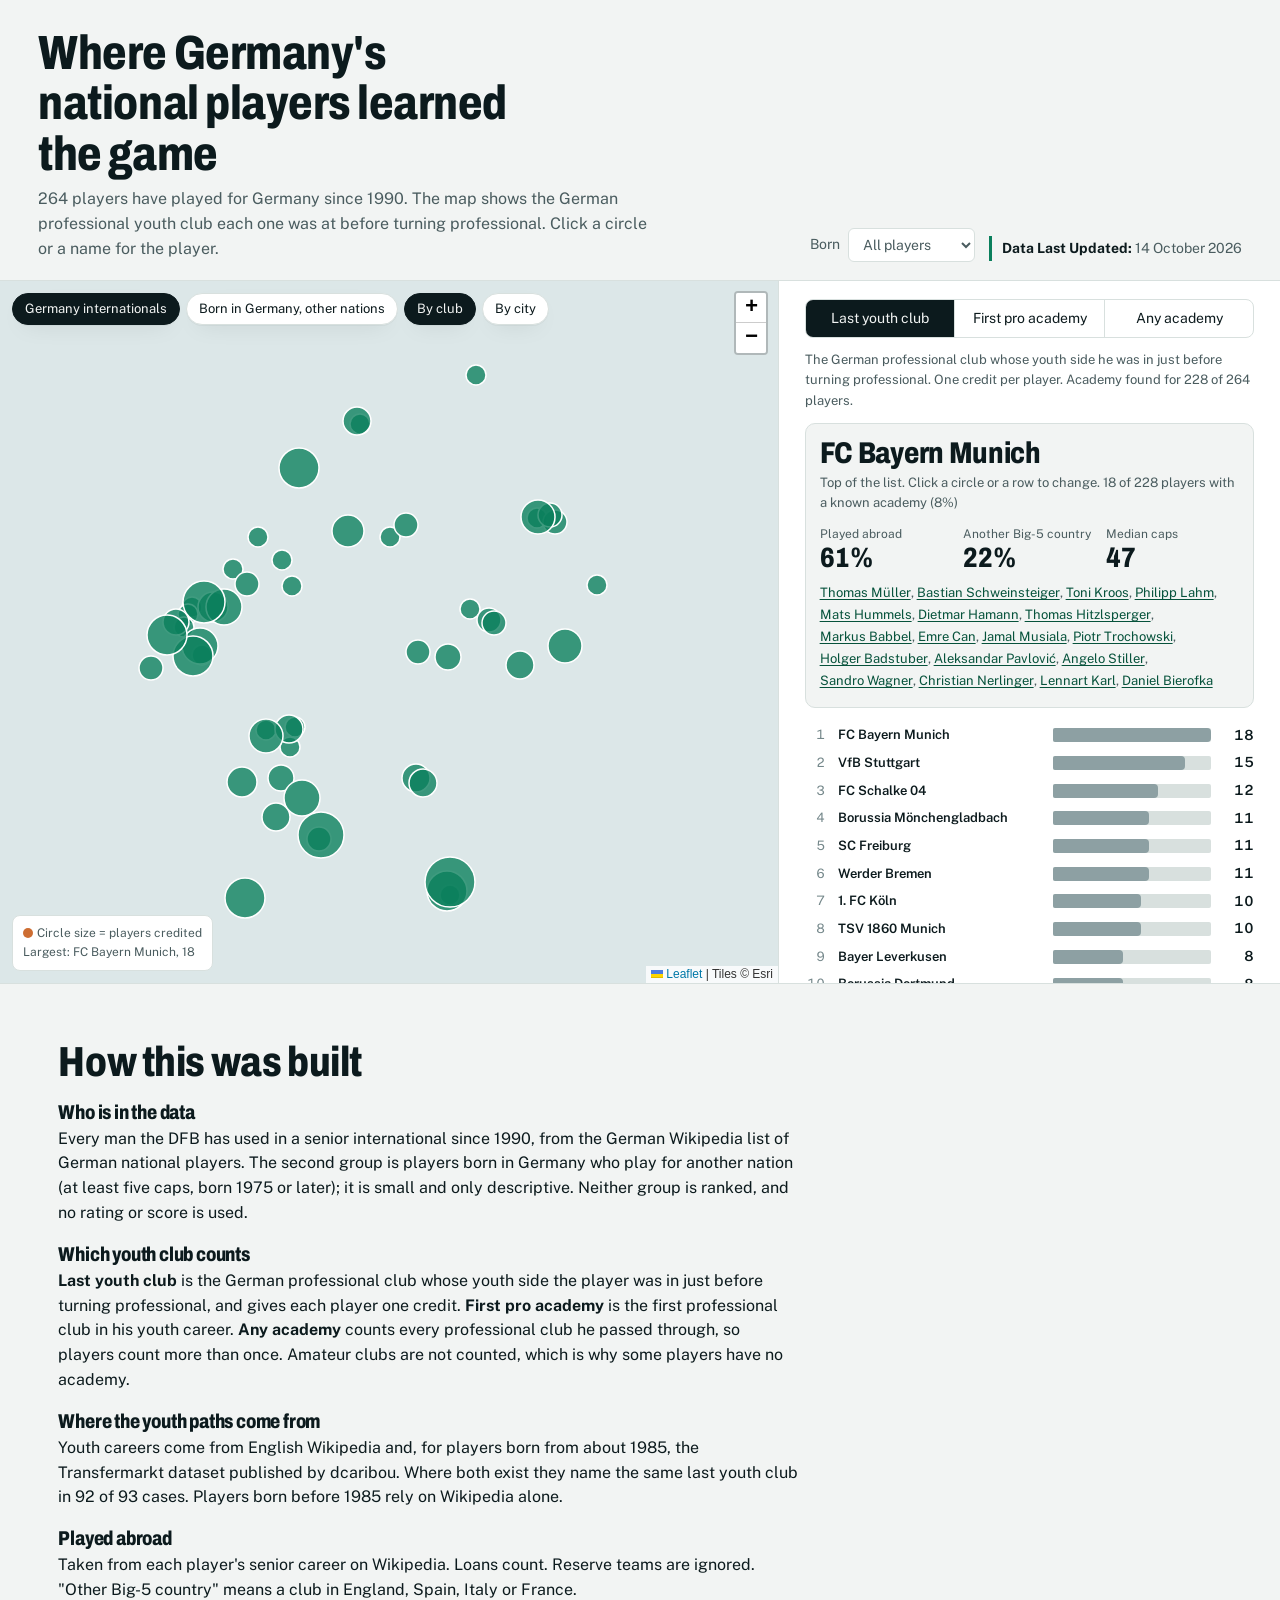
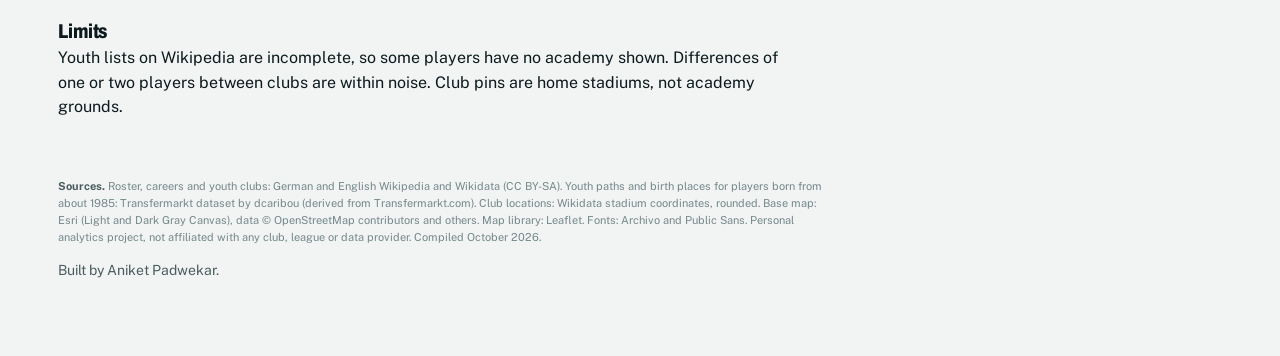
==== index.html @ 065bfaed "Add files via upload" ====
<!doctype html>
<html lang="en"><head><meta charset="utf-8"><meta name="viewport" content="width=device-width,initial-scale=1">
<title>Where Germany's national players learned the game</title>
<meta name="description" content="Which German youth academies and cities produced the national team since 1990? Every club, every player, on one map.">
<link rel="preconnect" href="https://fonts.googleapis.com"><link rel="preconnect" href="https://fonts.gstatic.com" crossorigin>
<link rel="stylesheet" href="https://fonts.googleapis.com/css2?family=Archivo:wdth,wght@62..125,700..900&family=Public+Sans:wght@400;600;700&display=swap">
<link rel="stylesheet" href="vendor/leaflet.css">
<link rel="stylesheet" href="assets/style.css?v=1"></head>
<body>
<header class="top">
 <div><h1>Where Germany's national players learned the game</h1>
 <p id="lede"></p></div>
 <div class="tools">
  <label>Born <select id="era" aria-label="Birth years"><option value="all">All players</option><option value="pre80">Before 1980</option><option value="80s">1980 to 1989</option><option value="90">1990 or later</option></select></label>
  <p class="stamp"><b>Data Last Updated:</b> <span id="updated"></span></p>
 </div>
</header>

<section class="stage" aria-label="Map and academy ranking">
 <div class="mapwrap">
  <div class="mapbar" role="group" aria-label="Map options">
   <button class="chip" data-grp="de" aria-pressed="true" type="button">Germany internationals</button>
   <button class="chip" data-grp="oth" aria-pressed="false" type="button">Born in Germany, other nations</button>
   <button class="chip" data-view="club" aria-pressed="true" type="button">By club</button>
   <button class="chip" data-view="city" aria-pressed="false" type="button">By city</button>
  </div>
  <div id="map" role="application" aria-label="Interactive map of German youth academies"></div>
  <div class="maplegend" id="legend"></div>
 </div>
 <aside class="side">
  <div class="seg" id="measure" role="group" aria-label="Which youth club counts">
   <button data-m="last" aria-pressed="true" type="button">Last youth club</button>
   <button data-m="first" aria-pressed="false" type="button">First pro academy</button>
   <button data-m="any" aria-pressed="false" type="button">Any academy</button>
  </div>
  <p class="hint" id="mhint"></p>
  <div id="dossier"></div>
  <ol class="rank" id="rank"></ol>
  <button class="more" id="moreBtn" type="button" hidden>Show all</button>
 </aside>
</section>

<main>
 <section class="ch" id="method"><h2>How this was built</h2>
  <div class="method">
  <h3>Who is in the data</h3><p>Every man the DFB has used in a senior international since 1990, from the German Wikipedia list of German national players. The second group is players born in Germany who play for another nation (at least five caps, born 1975 or later); it is small and only descriptive. Neither group is ranked, and no rating or score is used.</p>
  <h3>Which youth club counts</h3><p><b>Last youth club</b> is the German professional club whose youth side the player was in just before turning professional, and gives each player one credit. <b>First pro academy</b> is the first professional club in his youth career. <b>Any academy</b> counts every professional club he passed through, so players count more than once. Amateur clubs are not counted, which is why some players have no academy.</p>
  <h3>Where the youth paths come from</h3><p>Youth careers come from English Wikipedia and, for players born from about 1985, the Transfermarkt dataset published by dcaribou. Where both exist they name the same last youth club in 92 of 93 cases. Players born before 1985 rely on Wikipedia alone.</p>
  <h3>Played abroad</h3><p>Taken from each player's senior career on Wikipedia. Loans count. Reserve teams are ignored. "Other Big-5 country" means a club in England, Spain, Italy or France.</p>
  <h3>Limits</h3><p>Youth lists on Wikipedia are incomplete, so some players have no academy shown. Differences of one or two players between clubs are within noise. Club pins are home stadiums, not academy grounds.</p></div></section>
</main>
<dialog id="card" aria-label="Player card"><button class="dx" id="cclose" type="button" aria-label="Close">&times;</button><div id="cardbody"></div></dialog>
<footer><p class="sources"><b>Sources.</b> Roster, careers and youth clubs: German and English Wikipedia and Wikidata (CC BY-SA). Youth paths and birth places for players born from about 1985: Transfermarkt dataset by dcaribou (derived from Transfermarkt.com). Club locations: Wikidata stadium coordinates, rounded. Base map: Esri (Light and Dark Gray Canvas), data &copy; OpenStreetMap contributors and others. Map library: Leaflet. Fonts: Archivo and Public Sans. Personal analytics project, not affiliated with any club, league or data provider. Compiled October 2026.</p><p>Built by Aniket Padwekar.</p></footer>
<script src="vendor/leaflet.js"></script><script src="assets/data.js?v=1"></script><script src="assets/app.js?v=1"></script>
</body></html>
---- vendor/leaflet.css ----
/* required styles */

.leaflet-pane,
.leaflet-tile,
.leaflet-marker-icon,
.leaflet-marker-shadow,
.leaflet-tile-container,
.leaflet-pane > svg,
.leaflet-pane > canvas,
.leaflet-zoom-box,
.leaflet-image-layer,
.leaflet-layer {
	position: absolute;
	left: 0;
	top: 0;
	}
.leaflet-container {
	overflow: hidden;
	}
.leaflet-tile,
.leaflet-marker-icon,
.leaflet-marker-shadow {
	-webkit-user-select: none;
	   -moz-user-select: none;
	        user-select: none;
	  -webkit-user-drag: none;
	}
/* Prevents IE11 from highlighting tiles in blue */
.leaflet-tile::selection {
	background: transparent;
}
/* Safari renders non-retina tile on retina better with this, but Chrome is worse */
.leaflet-safari .leaflet-tile {
	image-rendering: -webkit-optimize-contrast;
	}
/* hack that prevents hw layers "stretching" when loading new tiles */
.leaflet-safari .leaflet-tile-container {
	width: 1600px;
	height: 1600px;
	-webkit-transform-origin: 0 0;
	}
.leaflet-marker-icon,
.leaflet-marker-shadow {
	display: block;
	}
/* .leaflet-container svg: reset svg max-width decleration shipped in Joomla! (joomla.org) 3.x */
/* .leaflet-container img: map is broken in FF if you have max-width: 100% on tiles */
.leaflet-container .leaflet-overlay-pane svg {
	max-width: none !important;
	max-height: none !important;
	}
.leaflet-container .leaflet-marker-pane img,
.leaflet-container .leaflet-shadow-pane img,
.leaflet-container .leaflet-tile-pane img,
.leaflet-container img.leaflet-image-layer,
.leaflet-container .leaflet-tile {
	max-width: none !important;
	max-height: none !important;
	width: auto;
	padding: 0;
	}

.leaflet-container img.leaflet-tile {
	/* See: https://bugs.chromium.org/p/chromium/issues/detail?id=600120 */
	mix-blend-mode: plus-lighter;
}

.leaflet-container.leaflet-touch-zoom {
	-ms-touch-action: pan-x pan-y;
	touch-action: pan-x pan-y;
	}
.leaflet-container.leaflet-touch-drag {
	-ms-touch-action: pinch-zoom;
	/* Fallback for FF which doesn't support pinch-zoom */
	touch-action: none;
	touch-action: pinch-zoom;
}
.leaflet-container.leaflet-touch-drag.leaflet-touch-zoom {
	-ms-touch-action: none;
	touch-action: none;
}
.leaflet-container {
	-webkit-tap-highlight-color: transparent;
}
.leaflet-container a {
	-webkit-tap-highlight-color: rgba(51, 181, 229, 0.4);
}
.leaflet-tile {
	filter: inherit;
	visibility: hidden;
	}
.leaflet-tile-loaded {
	visibility: inherit;
	}
.leaflet-zoom-box {
	width: 0;
	height: 0;
	-moz-box-sizing: border-box;
	     box-sizing: border-box;
	z-index: 800;
	}
/* workaround for https://bugzilla.mozilla.org/show_bug.cgi?id=888319 */
.leaflet-overlay-pane svg {
	-moz-user-select: none;
	}

.leaflet-pane         { z-index: 400; }

.leaflet-tile-pane    { z-index: 200; }
.leaflet-overlay-pane { z-index: 400; }
.leaflet-shadow-pane  { z-index: 500; }
.leaflet-marker-pane  { z-index: 600; }
.leaflet-tooltip-pane   { z-index: 650; }
.leaflet-popup-pane   { z-index: 700; }

.leaflet-map-pane canvas { z-index: 100; }
.leaflet-map-pane svg    { z-index: 200; }

.leaflet-vml-shape {
	width: 1px;
	height: 1px;
	}
.lvml {
	behavior: url(#default#VML);
	display: inline-block;
	position: absolute;
	}


/* control positioning */

.leaflet-control {
	position: relative;
	z-index: 800;
	pointer-events: visiblePainted; /* IE 9-10 doesn't have auto */
	pointer-events: auto;
	}
.leaflet-top,
.leaflet-bottom {
	position: absolute;
	z-index: 1000;
	pointer-events: none;
	}
.leaflet-top {
	top: 0;
	}
.leaflet-right {
	right: 0;
	}
.leaflet-bottom {
	bottom: 0;
	}
.leaflet-left {
	left: 0;
	}
.leaflet-control {
	float: left;
	clear: both;
	}
.leaflet-right .leaflet-control {
	float: right;
	}
.leaflet-top .leaflet-control {
	margin-top: 10px;
	}
.leaflet-bottom .leaflet-control {
	margin-bottom: 10px;
	}
.leaflet-left .leaflet-control {
	margin-left: 10px;
	}
.leaflet-right .leaflet-control {
	margin-right: 10px;
	}


/* zoom and fade animations */

.leaflet-fade-anim .leaflet-popup {
	opacity: 0;
	-webkit-transition: opacity 0.2s linear;
	   -moz-transition: opacity 0.2s linear;
	        transition: opacity 0.2s linear;
	}
.leaflet-fade-anim .leaflet-map-pane .leaflet-popup {
	opacity: 1;
	}
.leaflet-zoom-animated {
	-webkit-transform-origin: 0 0;
	    -ms-transform-origin: 0 0;
	        transform-origin: 0 0;
	}
svg.leaflet-zoom-animated {
	will-change: transform;
}

.leaflet-zoom-anim .leaflet-zoom-animated {
	-webkit-transition: -webkit-transform 0.25s cubic-bezier(0,0,0.25,1);
	   -moz-transition:    -moz-transform 0.25s cubic-bezier(0,0,0.25,1);
	        transition:         transform 0.25s cubic-bezier(0,0,0.25,1);
	}
.leaflet-zoom-anim .leaflet-tile,
.leaflet-pan-anim .leaflet-tile {
	-webkit-transition: none;
	   -moz-transition: none;
	        transition: none;
	}

.leaflet-zoom-anim .leaflet-zoom-hide {
	visibility: hidden;
	}


/* cursors */

.leaflet-interactive {
	cursor: pointer;
	}
.leaflet-grab {
	cursor: -webkit-grab;
	cursor:    -moz-grab;
	cursor:         grab;
	}
.leaflet-crosshair,
.leaflet-crosshair .leaflet-interactive {
	cursor: crosshair;
	}
.leaflet-popup-pane,
.leaflet-control {
	cursor: auto;
	}
.leaflet-dragging .leaflet-grab,
.leaflet-dragging .leaflet-grab .leaflet-interactive,
.leaflet-dragging .leaflet-marker-draggable {
	cursor: move;
	cursor: -webkit-grabbing;
	cursor:    -moz-grabbing;
	cursor:         grabbing;
	}

/* marker & overlays interactivity */
.leaflet-marker-icon,
.leaflet-marker-shadow,
.leaflet-image-layer,
.leaflet-pane > svg path,
.leaflet-tile-container {
	pointer-events: none;
	}

.leaflet-marker-icon.leaflet-interactive,
.leaflet-image-layer.leaflet-interactive,
.leaflet-pane > svg path.leaflet-interactive,
svg.leaflet-image-layer.leaflet-interactive path {
	pointer-events: visiblePainted; /* IE 9-10 doesn't have auto */
	pointer-events: auto;
	}

/* visual tweaks */

.leaflet-container {
	background: #ddd;
	outline-offset: 1px;
	}
.leaflet-container a {
	color: #0078A8;
	}
.leaflet-zoom-box {
	border: 2px dotted #38f;
	background: rgba(255,255,255,0.5);
	}


/* general typography */
.leaflet-container {
	font-family: "Helvetica Neue", Arial, Helvetica, sans-serif;
	font-size: 12px;
	font-size: 0.75rem;
	line-height: 1.5;
	}


/* general toolbar styles */

.leaflet-bar {
	box-shadow: 0 1px 5px rgba(0,0,0,0.65);
	border-radius: 4px;
	}
.leaflet-bar a {
	background-color: #fff;
	border-bottom: 1px solid #ccc;
	width: 26px;
	height: 26px;
	line-height: 26px;
	display: block;
	text-align: center;
	text-decoration: none;
	color: black;
	}
.leaflet-bar a,
.leaflet-control-layers-toggle {
	background-position: 50% 50%;
	background-repeat: no-repeat;
	display: block;
	}
.leaflet-bar a:hover,
.leaflet-bar a:focus {
	background-color: #f4f4f4;
	}
.leaflet-bar a:first-child {
	border-top-left-radius: 4px;
	border-top-right-radius: 4px;
	}
.leaflet-bar a:last-child {
	border-bottom-left-radius: 4px;
	border-bottom-right-radius: 4px;
	border-bottom: none;
	}
.leaflet-bar a.leaflet-disabled {
	cursor: default;
	background-color: #f4f4f4;
	color: #bbb;
	}

.leaflet-touch .leaflet-bar a {
	width: 30px;
	height: 30px;
	line-height: 30px;
	}
.leaflet-touch .leaflet-bar a:first-child {
	border-top-left-radius: 2px;
	border-top-right-radius: 2px;
	}
.leaflet-touch .leaflet-bar a:last-child {
	border-bottom-left-radius: 2px;
	border-bottom-right-radius: 2px;
	}

/* zoom control */

.leaflet-control-zoom-in,
.leaflet-control-zoom-out {
	font: bold 18px 'Lucida Console', Monaco, monospace;
	text-indent: 1px;
	}

.leaflet-touch .leaflet-control-zoom-in, .leaflet-touch .leaflet-control-zoom-out  {
	font-size: 22px;
	}


/* layers control */

.leaflet-control-layers {
	box-shadow: 0 1px 5px rgba(0,0,0,0.4);
	background: #fff;
	border-radius: 5px;
	}
.leaflet-control-layers-toggle {
	background-image: url(images/layers.png);
	width: 36px;
	height: 36px;
	}
.leaflet-retina .leaflet-control-layers-toggle {
	background-image: url(images/layers-2x.png);
	background-size: 26px 26px;
	}
.leaflet-touch .leaflet-control-layers-toggle {
	width: 44px;
	height: 44px;
	}
.leaflet-control-layers .leaflet-control-layers-list,
.leaflet-control-layers-expanded .leaflet-control-layers-toggle {
	display: none;
	}
.leaflet-control-layers-expanded .leaflet-control-layers-list {
	display: block;
	position: relative;
	}
.leaflet-control-layers-expanded {
	padding: 6px 10px 6px 6px;
	color: #333;
	background: #fff;
	}
.leaflet-control-layers-scrollbar {
	overflow-y: scroll;
	overflow-x: hidden;
	padding-right: 5px;
	}
.leaflet-control-layers-selector {
	margin-top: 2px;
	position: relative;
	top: 1px;
	}
.leaflet-control-layers label {
	display: block;
	font-size: 13px;
	font-size: 1.08333em;
	}
.leaflet-control-layers-separator {
	height: 0;
	border-top: 1px solid #ddd;
	margin: 5px -10px 5px -6px;
	}

/* Default icon URLs */
.leaflet-default-icon-path { /* used only in path-guessing heuristic, see L.Icon.Default */
	background-image: url(images/marker-icon.png);
	}


/* attribution and scale controls */

.leaflet-container .leaflet-control-attribution {
	background: #fff;
	background: rgba(255, 255, 255, 0.8);
	margin: 0;
	}
.leaflet-control-attribution,
.leaflet-control-scale-line {
	padding: 0 5px;
	color: #333;
	line-height: 1.4;
	}
.leaflet-control-attribution a {
	text-decoration: none;
	}
.leaflet-control-attribution a:hover,
.leaflet-control-attribution a:focus {
	text-decoration: underline;
	}
.leaflet-attribution-flag {
	display: inline !important;
	vertical-align: baseline !important;
	width: 1em;
	height: 0.6669em;
	}
.leaflet-left .leaflet-control-scale {
	margin-left: 5px;
	}
.leaflet-bottom .leaflet-control-scale {
	margin-bottom: 5px;
	}
.leaflet-control-scale-line {
	border: 2px solid #777;
	border-top: none;
	line-height: 1.1;
	padding: 2px 5px 1px;
	white-space: nowrap;
	-moz-box-sizing: border-box;
	     box-sizing: border-box;
	background: rgba(255, 255, 255, 0.8);
	text-shadow: 1px 1px #fff;
	}
.leaflet-control-scale-line:not(:first-child) {
	border-top: 2px solid #777;
	border-bottom: none;
	margin-top: -2px;
	}
.leaflet-control-scale-line:not(:first-child):not(:last-child) {
	border-bottom: 2px solid #777;
	}

.leaflet-touch .leaflet-control-attribution,
.leaflet-touch .leaflet-control-layers,
.leaflet-touch .leaflet-bar {
	box-shadow: none;
	}
.leaflet-touch .leaflet-control-layers,
.leaflet-touch .leaflet-bar {
	border: 2px solid rgba(0,0,0,0.2);
	background-clip: padding-box;
	}


/* popup */

.leaflet-popup {
	position: absolute;
	text-align: center;
	margin-bottom: 20px;
	}
.leaflet-popup-content-wrapper {
	padding: 1px;
	text-align: left;
	border-radius: 12px;
	}
.leaflet-popup-content {
	margin: 13px 24px 13px 20px;
	line-height: 1.3;
	font-size: 13px;
	font-size: 1.08333em;
	min-height: 1px;
	}
.leaflet-popup-content p {
	margin: 17px 0;
	margin: 1.3em 0;
	}
.leaflet-popup-tip-container {
	width: 40px;
	height: 20px;
	position: absolute;
	left: 50%;
	margin-top: -1px;
	margin-left: -20px;
	overflow: hidden;
	pointer-events: none;
	}
.leaflet-popup-tip {
	width: 17px;
	height: 17px;
	padding: 1px;

	margin: -10px auto 0;
	pointer-events: auto;

	-webkit-transform: rotate(45deg);
	   -moz-transform: rotate(45deg);
	    -ms-transform: rotate(45deg);
	        transform: rotate(45deg);
	}
.leaflet-popup-content-wrapper,
.leaflet-popup-tip {
	background: white;
	color: #333;
	box-shadow: 0 3px 14px rgba(0,0,0,0.4);
	}
.leaflet-container a.leaflet-popup-close-button {
	position: absolute;
	top: 0;
	right: 0;
	border: none;
	text-align: center;
	width: 24px;
	height: 24px;
	font: 16px/24px Tahoma, Verdana, sans-serif;
	color: #757575;
	text-decoration: none;
	background: transparent;
	}
.leaflet-container a.leaflet-popup-close-button:hover,
.leaflet-container a.leaflet-popup-close-button:focus {
	color: #585858;
	}
.leaflet-popup-scrolled {
	overflow: auto;
	}

.leaflet-oldie .leaflet-popup-content-wrapper {
	-ms-zoom: 1;
	}
.leaflet-oldie .leaflet-popup-tip {
	width: 24px;
	margin: 0 auto;

	-ms-filter: "progid:DXImageTransform.Microsoft.Matrix(M11=0.70710678, M12=0.70710678, M21=-0.70710678, M22=0.70710678)";
	filter: progid:DXImageTransform.Microsoft.Matrix(M11=0.70710678, M12=0.70710678, M21=-0.70710678, M22=0.70710678);
	}

.leaflet-oldie .leaflet-control-zoom,
.leaflet-oldie .leaflet-control-layers,
.leaflet-oldie .leaflet-popup-content-wrapper,
.leaflet-oldie .leaflet-popup-tip {
	border: 1px solid #999;
	}


/* div icon */

.leaflet-div-icon {
	background: #fff;
	border: 1px solid #666;
	}


/* Tooltip */
/* Base styles for the element that has a tooltip */
.leaflet-tooltip {
	position: absolute;
	padding: 6px;
	background-color: #fff;
	border: 1px solid #fff;
	border-radius: 3px;
	color: #222;
	white-space: nowrap;
	-webkit-user-select: none;
	-moz-user-select: none;
	-ms-user-select: none;
	user-select: none;
	pointer-events: none;
	box-shadow: 0 1px 3px rgba(0,0,0,0.4);
	}
.leaflet-tooltip.leaflet-interactive {
	cursor: pointer;
	pointer-events: auto;
	}
.leaflet-tooltip-top:before,
.leaflet-tooltip-bottom:before,
.leaflet-tooltip-left:before,
.leaflet-tooltip-right:before {
	position: absolute;
	pointer-events: none;
	border: 6px solid transparent;
	background: transparent;
	content: "";
	}

/* Directions */

.leaflet-tooltip-bottom {
	margin-top: 6px;
}
.leaflet-tooltip-top {
	margin-top: -6px;
}
.leaflet-tooltip-bottom:before,
.leaflet-tooltip-top:before {
	left: 50%;
	margin-left: -6px;
	}
.leaflet-tooltip-top:before {
	bottom: 0;
	margin-bottom: -12px;
	border-top-color: #fff;
	}
.leaflet-tooltip-bottom:before {
	top: 0;
	margin-top: -12px;
	margin-left: -6px;
	border-bottom-color: #fff;
	}
.leaflet-tooltip-left {
	margin-left: -6px;
}
.leaflet-tooltip-right {
	margin-left: 6px;
}
.leaflet-tooltip-left:before,
.leaflet-tooltip-right:before {
	top: 50%;
	margin-top: -6px;
	}
.leaflet-tooltip-left:before {
	right: 0;
	margin-right: -12px;
	border-left-color: #fff;
	}
.leaflet-tooltip-right:before {
	left: 0;
	margin-left: -12px;
	border-right-color: #fff;
	}

/* Printing */

@media print {
	/* Prevent printers from removing background-images of controls. */
	.leaflet-control {
		-webkit-print-color-adjust: exact;
		print-color-adjust: exact;
		}
	}
---- assets/style.css ----
:root{
  --bg:#F2F4F3;--panel:#FFFFFF;--ink:#0C1A1D;--ink2:#4A5C5F;--ink3:#74878A;--line:#D8E0DE;
  --accent:#0A7F5C;--accent-ink:#06523B;--hl:#C4540E;--sea:#DCE7E8;--ramp0:#E6F1EC;--ramp1:#0A7F5C;
  --s1:#2a78d6;--s2:#eb6834;--s3:#1baf7a;--s4:#eda100;--s5:#e87ba4;--s6:#6250d6;--neutral:#8DA0A3;
  --shadow:0 1px 0 rgba(12,26,29,.04),0 8px 24px -12px rgba(12,26,29,.18);
  color-scheme:light;
}
@media (prefers-color-scheme:dark){:root:where(:not([data-theme="light"])){
  --bg:#081315;--panel:#0F1F22;--ink:#E7F0EE;--ink2:#A7BBBA;--ink3:#7C9291;--line:#1F3336;
  --accent:#2FBF8F;--accent-ink:#7BE3BF;--hl:#F08A4B;--sea:#0A1B1E;--ramp0:#0F2A29;--ramp1:#2FBF8F;
  --s1:#3987e5;--s2:#d95926;--s3:#199e70;--s4:#c98500;--s5:#d55181;--s6:#9085e9;--neutral:#5D7678;color-scheme:dark}}
:root[data-theme="dark"]{
  --bg:#081315;--panel:#0F1F22;--ink:#E7F0EE;--ink2:#A7BBBA;--ink3:#7C9291;--line:#1F3336;
  --accent:#2FBF8F;--accent-ink:#7BE3BF;--hl:#F08A4B;--sea:#0A1B1E;--ramp0:#0F2A29;--ramp1:#2FBF8F;
  --s1:#3987e5;--s2:#d95926;--s3:#199e70;--s4:#c98500;--s5:#d55181;--s6:#9085e9;--neutral:#5D7678;color-scheme:dark}
*{box-sizing:border-box}
html{scroll-behavior:smooth}
body{margin:0;background:var(--bg);color:var(--ink);font:16px/1.55 "Public Sans",system-ui,sans-serif;-webkit-font-smoothing:antialiased}
h1,h2,h3{font-family:"Archivo",system-ui,sans-serif;font-stretch:80%;font-weight:800;letter-spacing:-.01em;line-height:1.05;margin:0}
a{color:var(--accent-ink)}
button,select,input{font:inherit;color:inherit}
:focus-visible{outline:2px solid var(--accent);outline-offset:2px}
.num{font-variant-numeric:tabular-nums}
.top{display:flex;align-items:flex-end;justify-content:space-between;gap:24px;flex-wrap:wrap;padding:28px clamp(16px,3vw,40px) 18px}
.top h1{font-size:clamp(30px,4vw,48px);max-width:20ch}
.top p{margin:8px 0 0;max-width:62ch;color:var(--ink2)}
.stamp{font-size:14px;color:var(--ink2);border-left:3px solid var(--accent);padding:2px 0 2px 10px;margin:0}
.stamp b{color:var(--ink)}
.tools{display:flex;gap:14px;align-items:center;flex-wrap:wrap}
.tools label{font-size:14px;color:var(--ink2);display:flex;gap:8px;align-items:center}
select{background:var(--panel);border:1px solid var(--line);border-radius:6px;padding:7px 10px}
.stage{display:grid;grid-template-columns:minmax(0,1.55fr) minmax(320px,1fr);gap:0;border-top:1px solid var(--line);border-bottom:1px solid var(--line);background:var(--panel)}
#map{height:min(78vh,760px);min-height:460px;background:var(--sea)}
.mapwrap{position:relative}
.mapbar{position:absolute;z-index:500;left:12px;top:12px;display:flex;gap:6px;flex-wrap:wrap}
.chip{background:var(--panel);border:1px solid var(--line);border-radius:999px;padding:5px 12px;font-size:13px;cursor:pointer;box-shadow:var(--shadow)}
.chip[aria-pressed="true"]{background:var(--ink);color:var(--bg);border-color:var(--ink)}
.maplegend{position:absolute;z-index:500;left:12px;bottom:12px;background:var(--panel);border:1px solid var(--line);border-radius:8px;padding:8px 10px;font-size:12px;color:var(--ink2);max-width:260px}
.maplegend .ramp{height:8px;border-radius:4px;margin:4px 0;background:linear-gradient(90deg,var(--ramp0),var(--ramp1))}
.maplegend .row{display:flex;justify-content:space-between}
.maplegend i{display:inline-block;width:10px;height:10px;border-radius:50%;background:var(--hl);opacity:.85;vertical-align:-1px;margin-right:4px}
.side{padding:18px clamp(14px,2vw,26px) 22px;max-height:min(78vh,760px);overflow:auto;border-left:1px solid var(--line)}
.seg{display:flex;border:1px solid var(--line);border-radius:8px;overflow:hidden;margin-bottom:12px}
.seg button{flex:1;background:transparent;border:0;padding:8px 6px;cursor:pointer;font-size:14px;border-right:1px solid var(--line)}
.seg button:last-child{border-right:0}
.seg button[aria-pressed="true"]{background:var(--ink);color:var(--bg)}
.hint{font-size:13px;color:var(--ink2);margin:0 0 12px}
.rank{list-style:none;margin:0;padding:0}
.rank li{display:grid;grid-template-columns:auto 2.4em 1fr 2.4em;gap:8px;align-items:center;padding:3px 0;cursor:pointer;border-radius:6px}
.rank li:hover{background:color-mix(in srgb,var(--accent) 8%,transparent)}
.rank li[aria-selected="true"]{background:color-mix(in srgb,var(--hl) 14%,transparent)}
.rank .bar{height:14px;background:var(--line);border-radius:2px;position:relative}
.rank .bar i{position:absolute;inset:0 auto 0 0;background:var(--neutral);border-radius:2px 4px 4px 2px}
.rank li[aria-selected="true"] .bar i{background:var(--hl)}
.rank b{font-size:13px}
.rank .v{text-align:right;font-size:14px;font-weight:600}
.flag{display:inline-block;vertical-align:-2px;border-radius:2px;box-shadow:0 0 0 1px rgba(0,0,0,.18)}
.dossier{border:1px solid var(--line);border-radius:10px;padding:14px;margin-bottom:14px;background:var(--bg)}
.dossier h3{font-size:30px;display:flex;gap:10px;align-items:center}
.dossier dl{display:grid;grid-template-columns:repeat(3,1fr);gap:10px;margin:12px 0 0}
.dossier dt{font-size:12px;color:var(--ink2)}
.dossier dd{margin:0;font-family:"Archivo",sans-serif;font-stretch:80%;font-weight:800;font-size:28px;line-height:1}
.dossier .names{font-size:13px;color:var(--ink2);margin:10px 0 0}
.dossier button.x{float:right;background:none;border:0;cursor:pointer;color:var(--ink2);font-size:13px;text-decoration:underline}
main{max-width:1240px;margin:0 auto;padding:0 clamp(16px,3vw,40px)}
section.ch{padding:56px 0 8px}
section.ch>h2{font-size:clamp(28px,3.4vw,42px);max-width:22ch}
section.ch>p.lede{max-width:64ch;color:var(--ink2);margin:10px 0 22px}
.grid2{display:grid;grid-template-columns:repeat(2,minmax(0,1fr));gap:28px}
.fig{background:var(--panel);border:1px solid var(--line);border-radius:10px;padding:16px 16px 12px}
.fig h3{font-size:20px;margin-bottom:2px}
.fig p.cap{font-size:13px;color:var(--ink2);margin:0 0 8px}
.chart svg{display:block;width:100%;height:auto;overflow:visible}
.chart text{font:13px "Public Sans",sans-serif;fill:var(--ink2)}
.legend{display:flex;gap:6px 14px;flex-wrap:wrap;font-size:13px;margin:6px 0 0;color:var(--ink)}
.legend span{display:inline-flex;gap:6px;align-items:center}
.legend i{width:10px;height:10px;border-radius:2px;display:inline-block}
table{border-collapse:collapse;width:100%;font-size:14px}
th,td{padding:7px 8px;border-bottom:1px solid var(--line);text-align:right}
th:first-child,td:first-child{text-align:left}
th{font-weight:600;color:var(--ink2);font-size:13px}
td .mini{display:inline-block;height:8px;background:var(--neutral);border-radius:2px;vertical-align:middle;margin-right:6px}
tr.sel td{background:color-mix(in srgb,var(--hl) 12%,transparent)}
.filters{display:flex;gap:10px;flex-wrap:wrap;margin:0 0 16px}
.filters input[type=search]{background:var(--panel);border:1px solid var(--line);border-radius:6px;padding:7px 10px;min-width:220px}
.cards{display:grid;grid-template-columns:repeat(auto-fill,minmax(168px,1fr));gap:14px}
.pc{background:var(--panel);border:1px solid var(--line);border-radius:10px;overflow:hidden;cursor:pointer;text-align:left;padding:0;display:flex;flex-direction:column}
.pc:hover{border-color:var(--accent)}
.ph{aspect-ratio:4/4.4;background:linear-gradient(160deg,color-mix(in srgb,var(--accent) 22%,var(--panel)),var(--panel));position:relative;display:grid;place-items:center;overflow:hidden}
.ph img{position:absolute;inset:0;width:100%;height:100%;object-fit:cover;object-position:50% 18%}
.ph .mono{font-family:"Archivo",sans-serif;font-stretch:75%;font-weight:800;font-size:56px;color:color-mix(in srgb,var(--ink) 35%,transparent)}
.pc .meta{padding:9px 11px 11px}
.pc .nm{font-weight:700;line-height:1.2;font-size:15px}
.pc .sub{font-size:12.5px;color:var(--ink2);margin-top:3px;display:flex;gap:8px;align-items:center;flex-wrap:wrap}
.more{margin:18px auto 0;display:block;background:var(--panel);border:1px solid var(--line);border-radius:8px;padding:9px 18px;cursor:pointer}
dialog{border:1px solid var(--line);border-radius:14px;background:var(--panel);color:var(--ink);padding:0;width:min(760px,94vw);max-height:92vh;overflow:auto}
dialog::backdrop{background:rgba(3,10,12,.6)}
.dx{position:sticky;top:8px;float:right;margin:8px;background:var(--bg);border:1px solid var(--line);border-radius:50%;width:34px;height:34px;cursor:pointer;font-size:18px;line-height:1}
.dg{display:grid;grid-template-columns:230px 1fr;gap:0}
.dg .ph{aspect-ratio:auto;min-height:300px;height:100%}
.dg .body{padding:20px 22px 22px}
.dg h3{font-size:34px}
.kv{display:grid;grid-template-columns:repeat(3,1fr);gap:10px;margin:14px 0}
.kv div{background:var(--bg);border-radius:8px;padding:8px 10px}
.kv dt{font-size:12px;color:var(--ink2)}.kv dd{margin:0;font-weight:700;font-size:17px}
.path{list-style:none;margin:6px 0 0;padding:0 0 0 14px;border-left:2px solid var(--line)}
.path li{font-size:14px;padding:3px 0;display:flex;gap:8px;align-items:center}
.credit{font-size:11px;color:var(--ink3);margin-top:12px}
.tags{display:flex;gap:6px;flex-wrap:wrap;margin:8px 0}
.tags span{font-size:12px;border:1px solid var(--line);border-radius:999px;padding:2px 9px;background:var(--bg)}
.method{max-width:74ch}
.method h3{font-size:20px;margin:18px 0 4px}
.method p{margin:0 0 6px}
footer{padding:44px clamp(16px,3vw,40px) 60px;color:var(--ink2);font-size:14px;max-width:1240px;margin:0 auto}
.tip{position:fixed;z-index:2000;pointer-events:none;background:var(--ink);color:var(--bg);border-radius:6px;padding:6px 9px;font-size:12.5px;max-width:260px;opacity:0;transition:opacity .1s}
.leaflet-tooltip{font-family:"Public Sans",sans-serif}
.pop b{display:block;margin-bottom:4px}
.pop button{display:block;background:none;border:0;padding:1px 0;color:var(--accent-ink);cursor:pointer;text-align:left;text-decoration:underline;font-size:13px}
@media (max-width:940px){
  .stage{grid-template-columns:1fr}
  .side{max-height:none;border-left:0;border-top:1px solid var(--line)}
  #map{height:62vh}
  .grid2{grid-template-columns:1fr}
  .dg{grid-template-columns:1fr}.dg .ph{min-height:220px}
}
@media (prefers-reduced-motion:reduce){html{scroll-behavior:auto}}

footer .sources{font-size:11px;line-height:1.55;color:var(--ink3);max-width:110ch;margin:0 0 14px}
footer .sources b{color:var(--ink2)}

.figbar{display:flex;gap:12px;align-items:center;margin-bottom:10px;font-size:15px}.figbar label{display:flex;gap:10px;align-items:center;font-weight:600}
.legend{font-size:14px}
.pop{min-width:150px;max-height:260px;overflow:auto}.pop button{font-size:14px;padding:3px 0;color:var(--accent-ink);text-decoration:underline;text-underline-offset:2px;cursor:pointer}.pop button:hover{text-decoration-thickness:2px}
.leaflet-popup-content-wrapper{background:var(--panel);color:var(--ink)}.leaflet-popup-tip{background:var(--panel)}

/* German talent page */
.stage{border-bottom:1px solid var(--line)}
.dossier .names .nm{background:none;border:0;padding:0;color:var(--accent-ink);text-decoration:underline;text-underline-offset:2px;cursor:pointer;font-size:13px}
.dossier .names{line-height:1.7}
.rank li{grid-template-columns:1.6em minmax(0,1.3fr) 1fr 2.2em}
.rank b{overflow:hidden;text-overflow:ellipsis;white-space:nowrap;font-weight:600}
#moreBtn{margin:12px 0 0;display:block}
@media (max-width:940px){.mapbar{max-width:calc(100% - 24px)}}
@media (max-width:600px){.chip{font-size:12px;padding:4px 9px}.mapbar{gap:4px}.top h1{font-size:30px}}
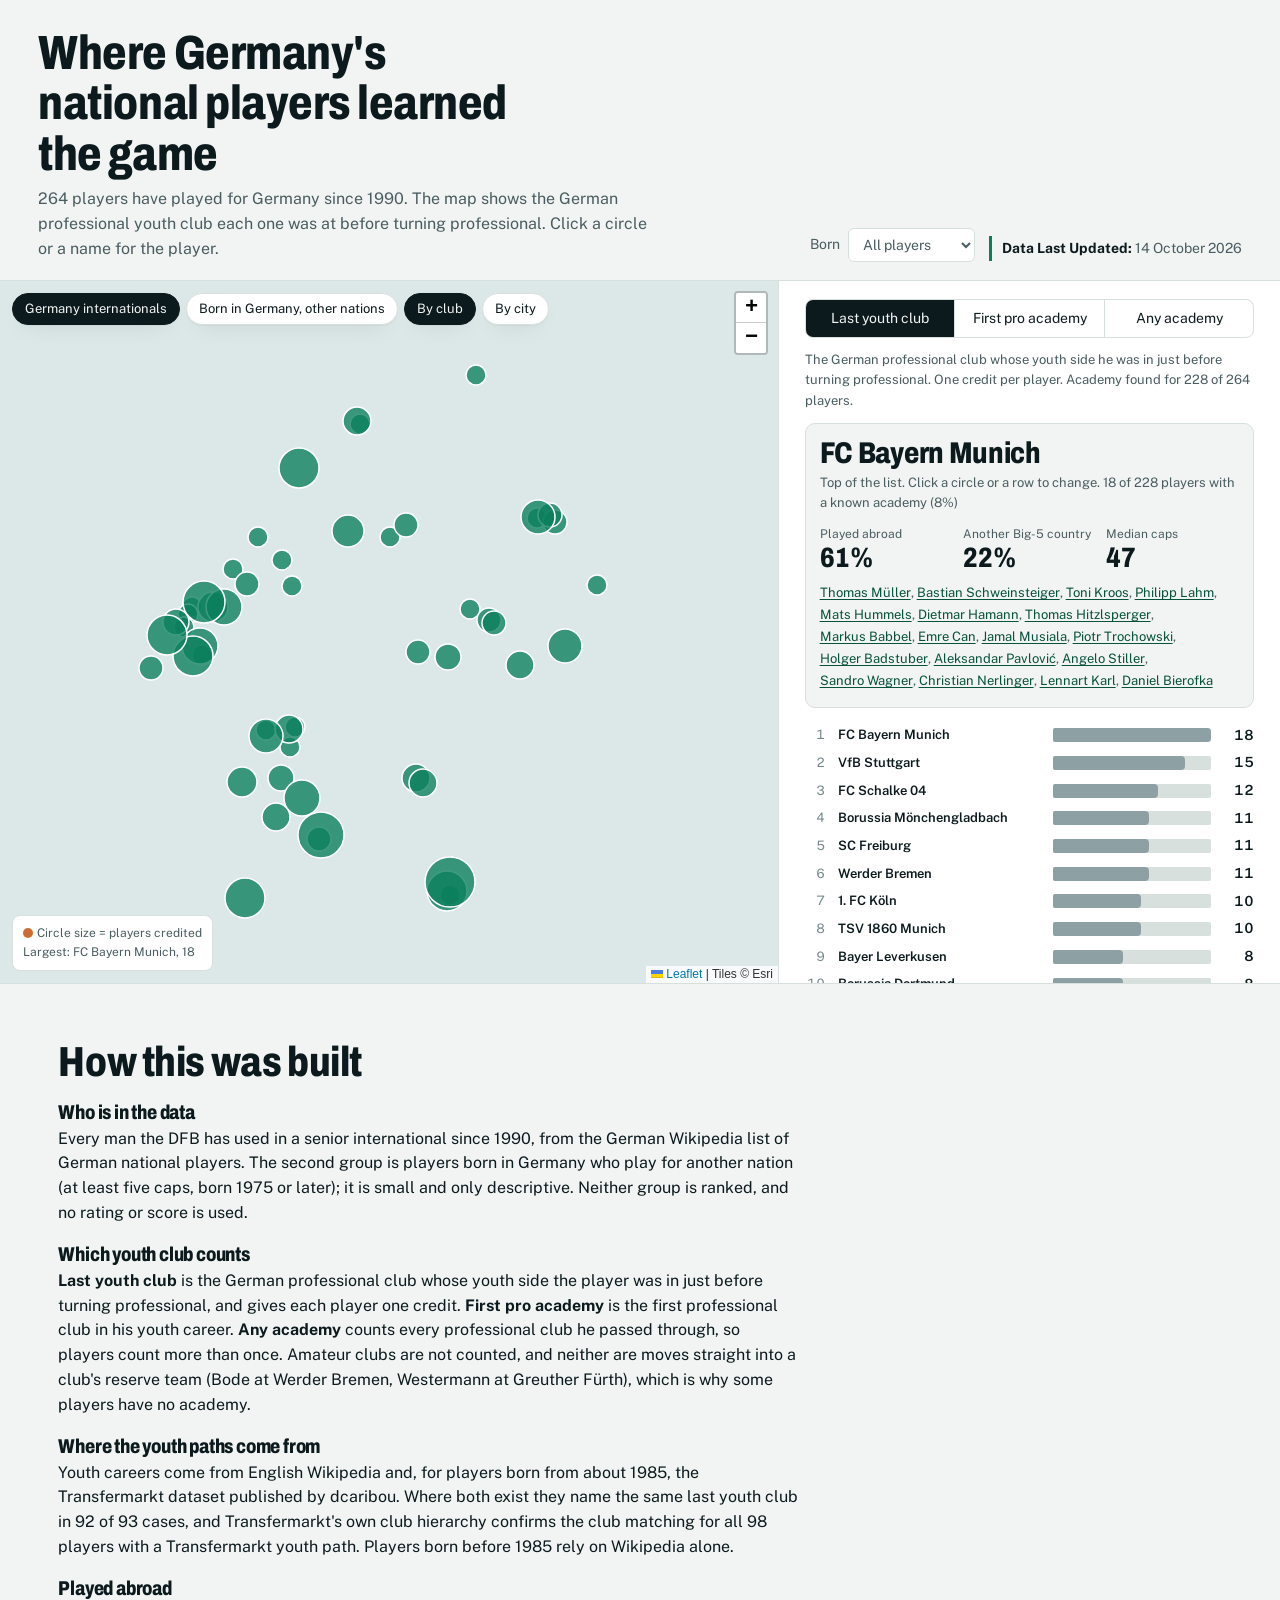
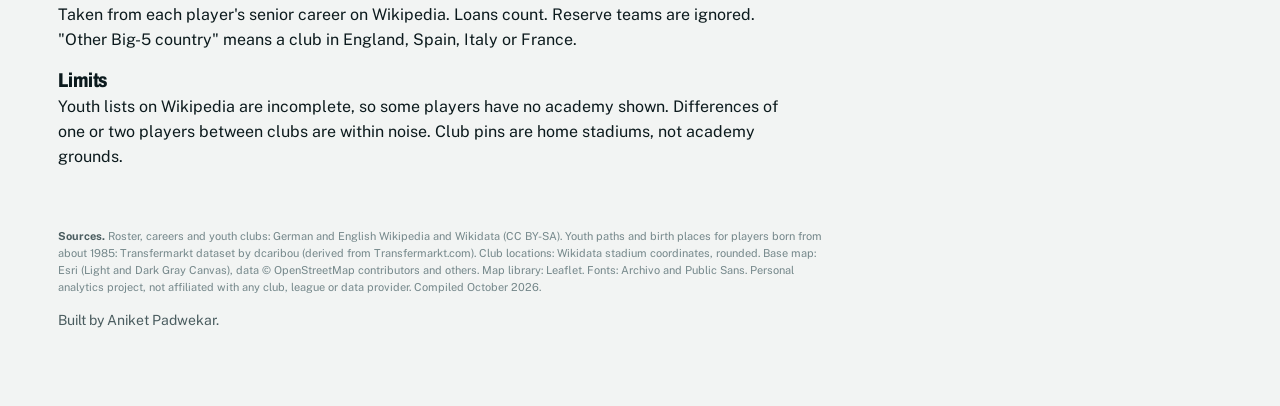
==== commit 5efe966f: "Update index.html" ====
--- a/index.html
+++ b/index.html
@@ -44,8 +44,8 @@
  <section class="ch" id="method"><h2>How this was built</h2>
   <div class="method">
   <h3>Who is in the data</h3><p>Every man the DFB has used in a senior international since 1990, from the German Wikipedia list of German national players. The second group is players born in Germany who play for another nation (at least five caps, born 1975 or later); it is small and only descriptive. Neither group is ranked, and no rating or score is used.</p>
-  <h3>Which youth club counts</h3><p><b>Last youth club</b> is the German professional club whose youth side the player was in just before turning professional, and gives each player one credit. <b>First pro academy</b> is the first professional club in his youth career. <b>Any academy</b> counts every professional club he passed through, so players count more than once. Amateur clubs are not counted, which is why some players have no academy.</p>
-  <h3>Where the youth paths come from</h3><p>Youth careers come from English Wikipedia and, for players born from about 1985, the Transfermarkt dataset published by dcaribou. Where both exist they name the same last youth club in 92 of 93 cases. Players born before 1985 rely on Wikipedia alone.</p>
+  <h3>Which youth club counts</h3><p><b>Last youth club</b> is the German professional club whose youth side the player was in just before turning professional, and gives each player one credit. <b>First pro academy</b> is the first professional club in his youth career. <b>Any academy</b> counts every professional club he passed through, so players count more than once. Amateur clubs are not counted, and neither are moves straight into a club's reserve team (Bode at Werder Bremen, Westermann at Greuther Fürth), which is why some players have no academy.</p>
+  <h3>Where the youth paths come from</h3><p>Youth careers come from English Wikipedia and, for players born from about 1985, the Transfermarkt dataset published by dcaribou. Where both exist they name the same last youth club in 92 of 93 cases, and Transfermarkt's own club hierarchy confirms the club matching for all 98 players with a Transfermarkt youth path. Players born before 1985 rely on Wikipedia alone.</p>
   <h3>Played abroad</h3><p>Taken from each player's senior career on Wikipedia. Loans count. Reserve teams are ignored. "Other Big-5 country" means a club in England, Spain, Italy or France.</p>
   <h3>Limits</h3><p>Youth lists on Wikipedia are incomplete, so some players have no academy shown. Differences of one or two players between clubs are within noise. Club pins are home stadiums, not academy grounds.</p></div></section>
 </main>
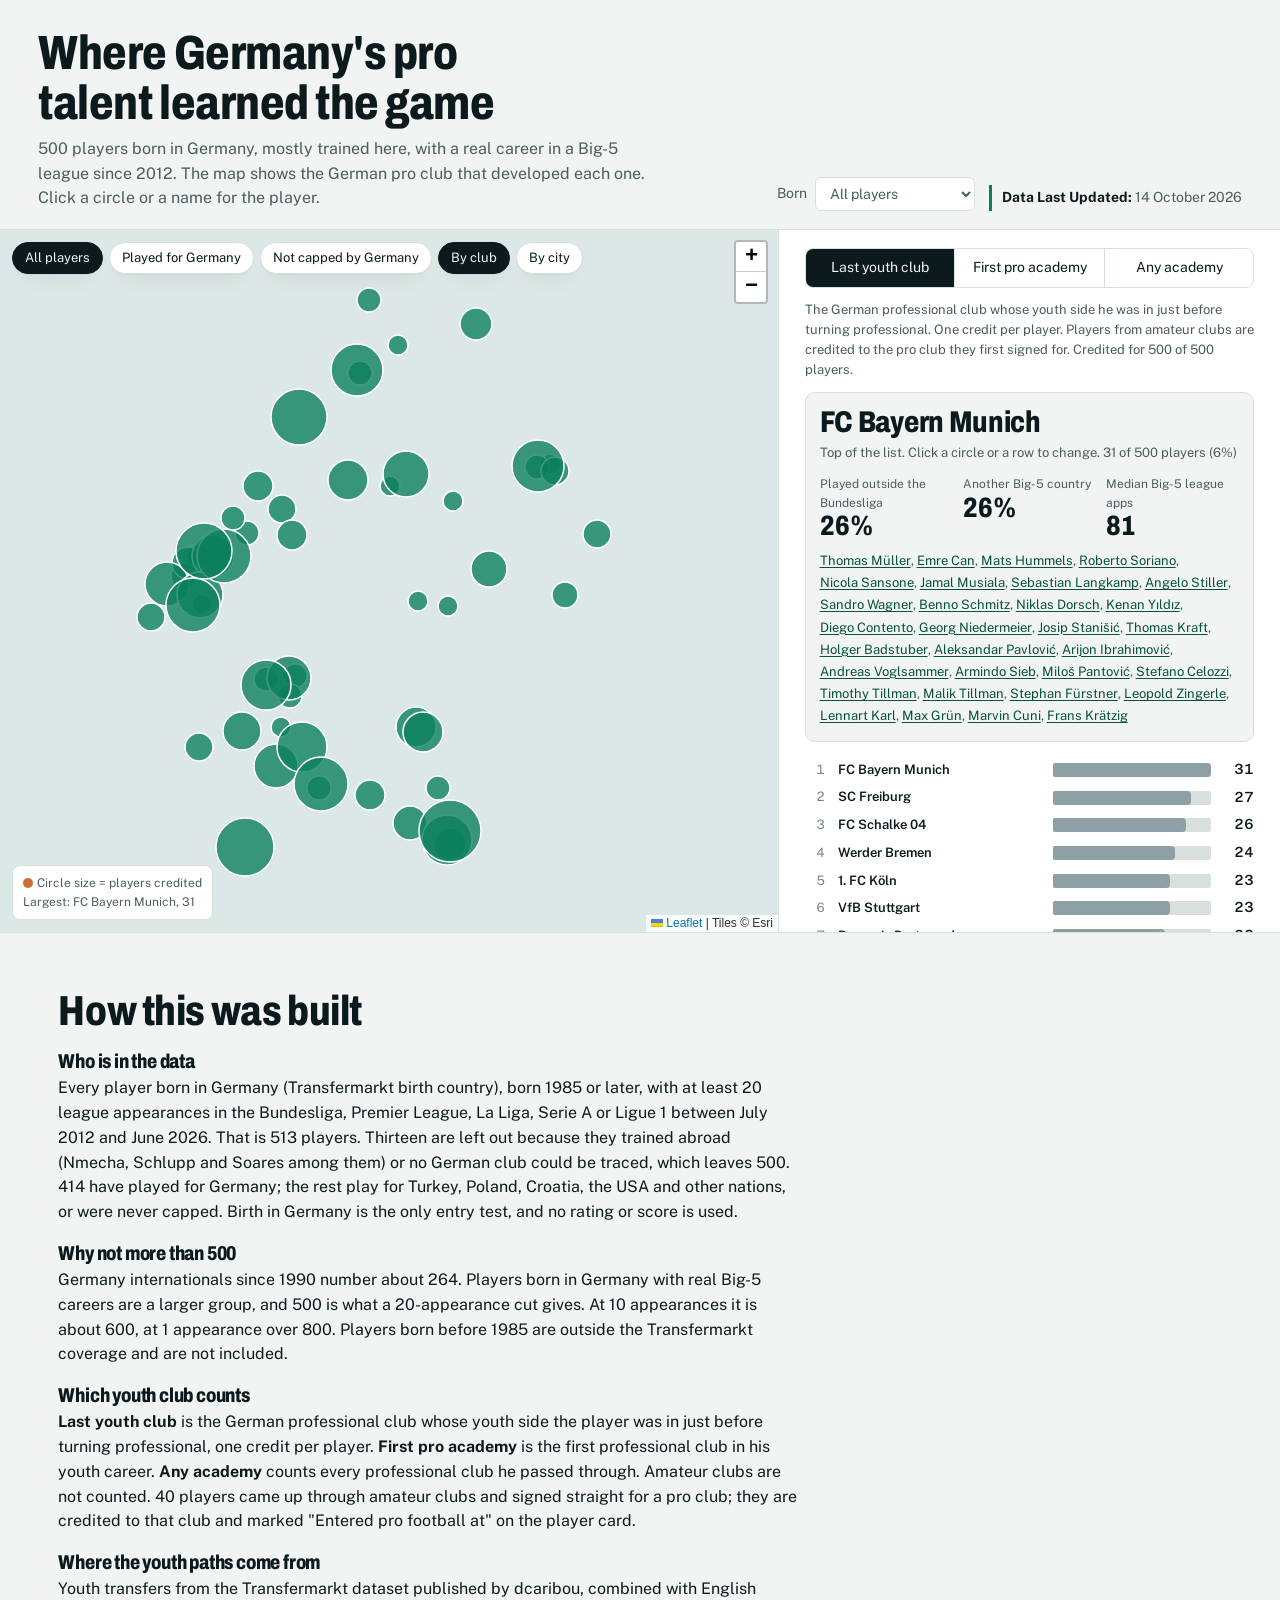
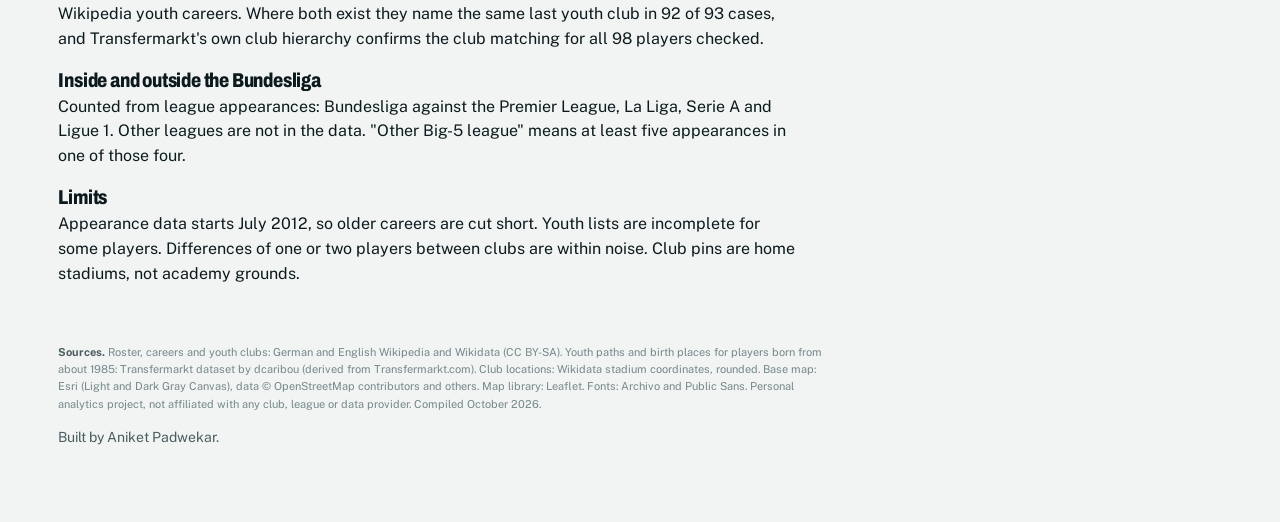
==== commit 2bf45246: "Update index.html" ====
--- a/index.html
+++ b/index.html
@@ -1,17 +1,17 @@
 <!doctype html>
 <html lang="en"><head><meta charset="utf-8"><meta name="viewport" content="width=device-width,initial-scale=1">
-<title>Where Germany's national players learned the game</title>
-<meta name="description" content="Which German youth academies and cities produced the national team since 1990? Every club, every player, on one map.">
+<title>Where Germany's pro talent learned the game</title>
+<meta name="description" content="Which German clubs and cities developed the players born in Germany who built careers in Europe's top leagues? Every club, every player, on one map.">
 <link rel="preconnect" href="https://fonts.googleapis.com"><link rel="preconnect" href="https://fonts.gstatic.com" crossorigin>
 <link rel="stylesheet" href="https://fonts.googleapis.com/css2?family=Archivo:wdth,wght@62..125,700..900&family=Public+Sans:wght@400;600;700&display=swap">
 <link rel="stylesheet" href="vendor/leaflet.css">
 <link rel="stylesheet" href="assets/style.css?v=1"></head>
 <body>
 <header class="top">
- <div><h1>Where Germany's national players learned the game</h1>
+ <div><h1>Where Germany's pro talent learned the game</h1>
  <p id="lede"></p></div>
  <div class="tools">
-  <label>Born <select id="era" aria-label="Birth years"><option value="all">All players</option><option value="pre80">Before 1980</option><option value="80s">1980 to 1989</option><option value="90">1990 or later</option></select></label>
+  <label>Born <select id="era" aria-label="Birth years"><option value="all">All players</option><option value="85">Born 1985 to 1989</option><option value="90">Born 1990 to 1994</option><option value="95">Born 1995 to 1999</option><option value="00">Born 2000 or later</option></select></label>
   <p class="stamp"><b>Data Last Updated:</b> <span id="updated"></span></p>
  </div>
 </header>
@@ -19,8 +19,9 @@
 <section class="stage" aria-label="Map and academy ranking">
  <div class="mapwrap">
   <div class="mapbar" role="group" aria-label="Map options">
-   <button class="chip" data-grp="de" aria-pressed="true" type="button">Germany internationals</button>
-   <button class="chip" data-grp="oth" aria-pressed="false" type="button">Born in Germany, other nations</button>
+   <button class="chip" data-grp="all" aria-pressed="true" type="button">All players</button>
+   <button class="chip" data-grp="de" aria-pressed="false" type="button">Played for Germany</button>
+   <button class="chip" data-grp="oth" aria-pressed="false" type="button">Not capped by Germany</button>
    <button class="chip" data-view="club" aria-pressed="true" type="button">By club</button>
    <button class="chip" data-view="city" aria-pressed="false" type="button">By city</button>
   </div>
@@ -43,11 +44,12 @@
 <main>
  <section class="ch" id="method"><h2>How this was built</h2>
   <div class="method">
-  <h3>Who is in the data</h3><p>Every man the DFB has used in a senior international since 1990, from the German Wikipedia list of German national players. The second group is players born in Germany who play for another nation (at least five caps, born 1975 or later); it is small and only descriptive. Neither group is ranked, and no rating or score is used.</p>
-  <h3>Which youth club counts</h3><p><b>Last youth club</b> is the German professional club whose youth side the player was in just before turning professional, and gives each player one credit. <b>First pro academy</b> is the first professional club in his youth career. <b>Any academy</b> counts every professional club he passed through, so players count more than once. Amateur clubs are not counted, and neither are moves straight into a club's reserve team (Bode at Werder Bremen, Westermann at Greuther Fürth), which is why some players have no academy.</p>
-  <h3>Where the youth paths come from</h3><p>Youth careers come from English Wikipedia and, for players born from about 1985, the Transfermarkt dataset published by dcaribou. Where both exist they name the same last youth club in 92 of 93 cases, and Transfermarkt's own club hierarchy confirms the club matching for all 98 players with a Transfermarkt youth path. Players born before 1985 rely on Wikipedia alone.</p>
-  <h3>Played abroad</h3><p>Taken from each player's senior career on Wikipedia. Loans count. Reserve teams are ignored. "Other Big-5 country" means a club in England, Spain, Italy or France.</p>
-  <h3>Limits</h3><p>Youth lists on Wikipedia are incomplete, so some players have no academy shown. Differences of one or two players between clubs are within noise. Club pins are home stadiums, not academy grounds.</p></div></section>
+  <h3>Who is in the data</h3><p>Every player born in Germany (Transfermarkt birth country), born 1985 or later, with at least 20 league appearances in the Bundesliga, Premier League, La Liga, Serie A or Ligue 1 between July 2012 and June 2026. That is 513 players. Thirteen are left out because they trained abroad (Nmecha, Schlupp and Soares among them) or no German club could be traced, which leaves 500. 414 have played for Germany; the rest play for Turkey, Poland, Croatia, the USA and other nations, or were never capped. Birth in Germany is the only entry test, and no rating or score is used.</p>
+  <h3>Why not more than 500</h3><p>Germany internationals since 1990 number about 264. Players born in Germany with real Big-5 careers are a larger group, and 500 is what a 20-appearance cut gives. At 10 appearances it is about 600, at 1 appearance over 800. Players born before 1985 are outside the Transfermarkt coverage and are not included.</p>
+  <h3>Which youth club counts</h3><p><b>Last youth club</b> is the German professional club whose youth side the player was in just before turning professional, one credit per player. <b>First pro academy</b> is the first professional club in his youth career. <b>Any academy</b> counts every professional club he passed through. Amateur clubs are not counted. 40 players came up through amateur clubs and signed straight for a pro club; they are credited to that club and marked "Entered pro football at" on the player card.</p>
+  <h3>Where the youth paths come from</h3><p>Youth transfers from the Transfermarkt dataset published by dcaribou, combined with English Wikipedia youth careers. Where both exist they name the same last youth club in 92 of 93 cases, and Transfermarkt's own club hierarchy confirms the club matching for all 98 players checked.</p>
+  <h3>Inside and outside the Bundesliga</h3><p>Counted from league appearances: Bundesliga against the Premier League, La Liga, Serie A and Ligue 1. Other leagues are not in the data. "Other Big-5 league" means at least five appearances in one of those four.</p>
+  <h3>Limits</h3><p>Appearance data starts July 2012, so older careers are cut short. Youth lists are incomplete for some players. Differences of one or two players between clubs are within noise. Club pins are home stadiums, not academy grounds.</p></div></section>
 </main>
 <dialog id="card" aria-label="Player card"><button class="dx" id="cclose" type="button" aria-label="Close">&times;</button><div id="cardbody"></div></dialog>
 <footer><p class="sources"><b>Sources.</b> Roster, careers and youth clubs: German and English Wikipedia and Wikidata (CC BY-SA). Youth paths and birth places for players born from about 1985: Transfermarkt dataset by dcaribou (derived from Transfermarkt.com). Club locations: Wikidata stadium coordinates, rounded. Base map: Esri (Light and Dark Gray Canvas), data &copy; OpenStreetMap contributors and others. Map library: Leaflet. Fonts: Archivo and Public Sans. Personal analytics project, not affiliated with any club, league or data provider. Compiled October 2026.</p><p>Built by Aniket Padwekar.</p></footer>
